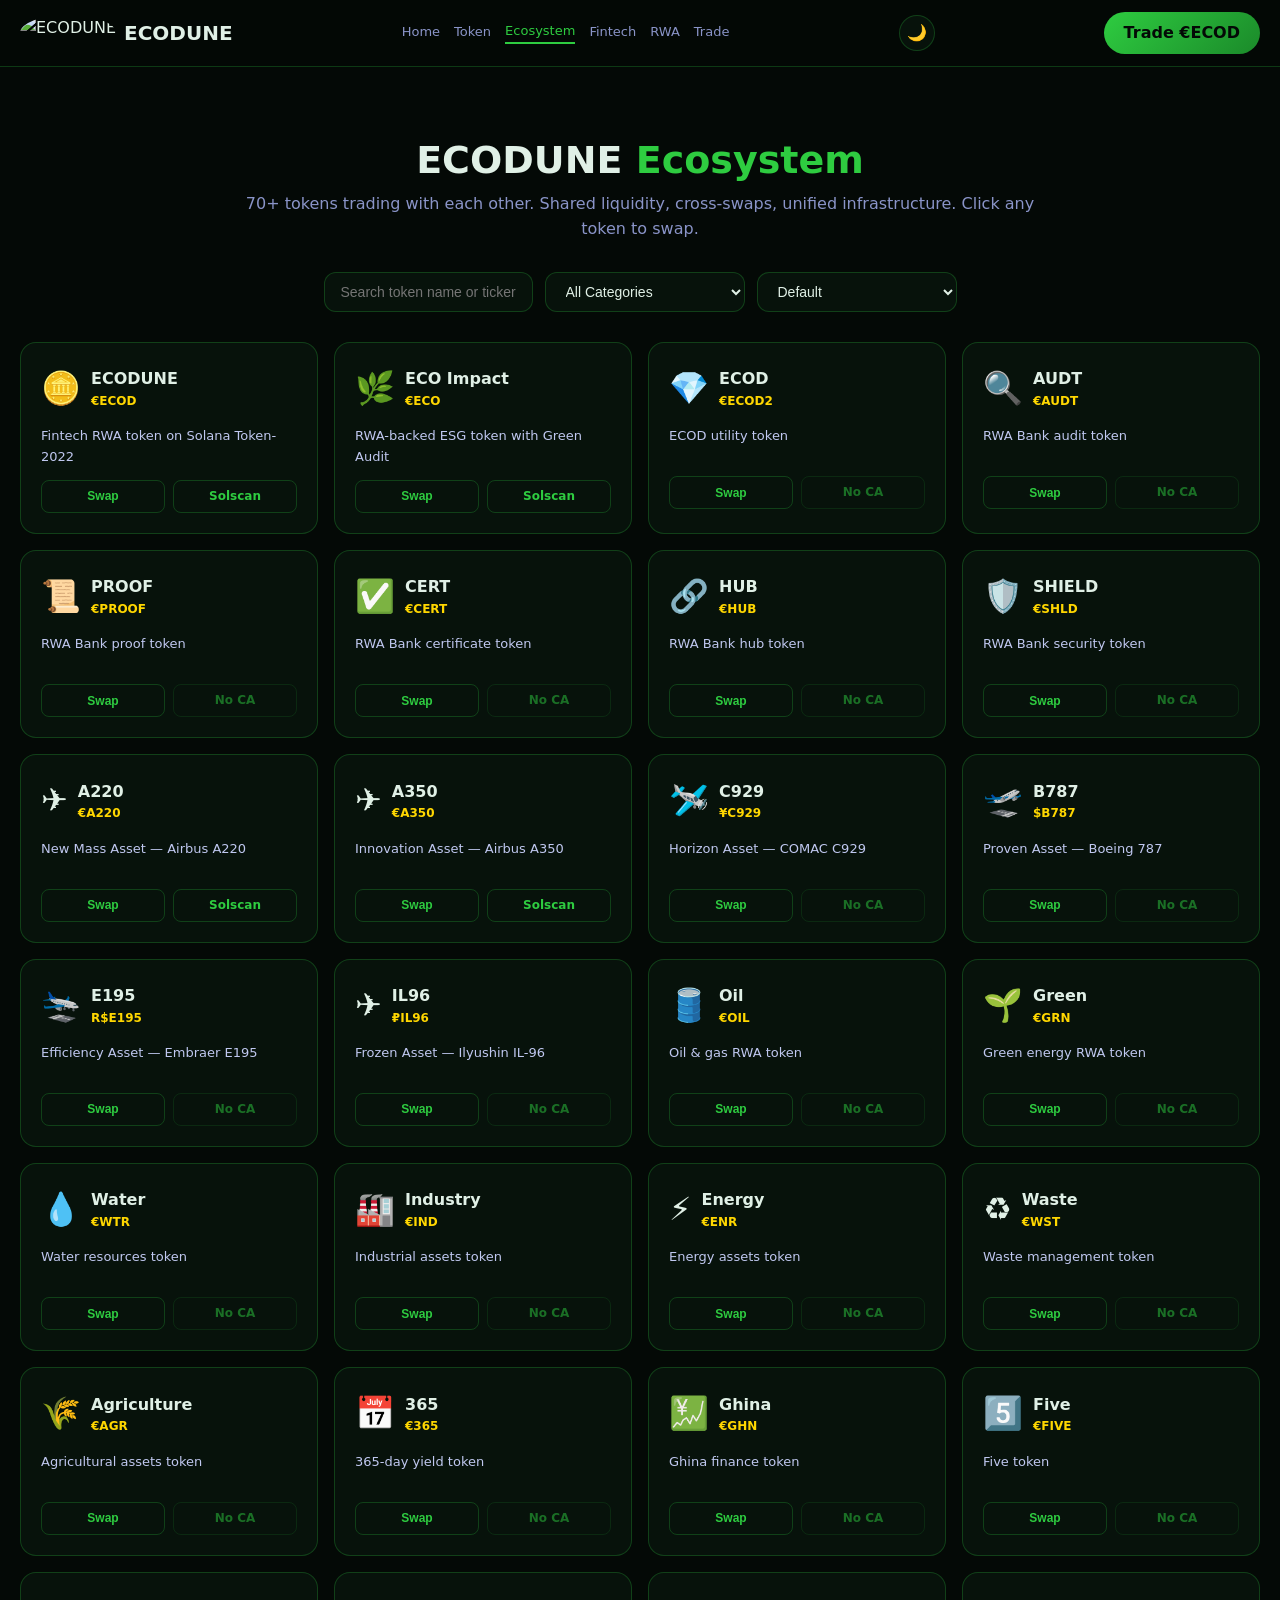
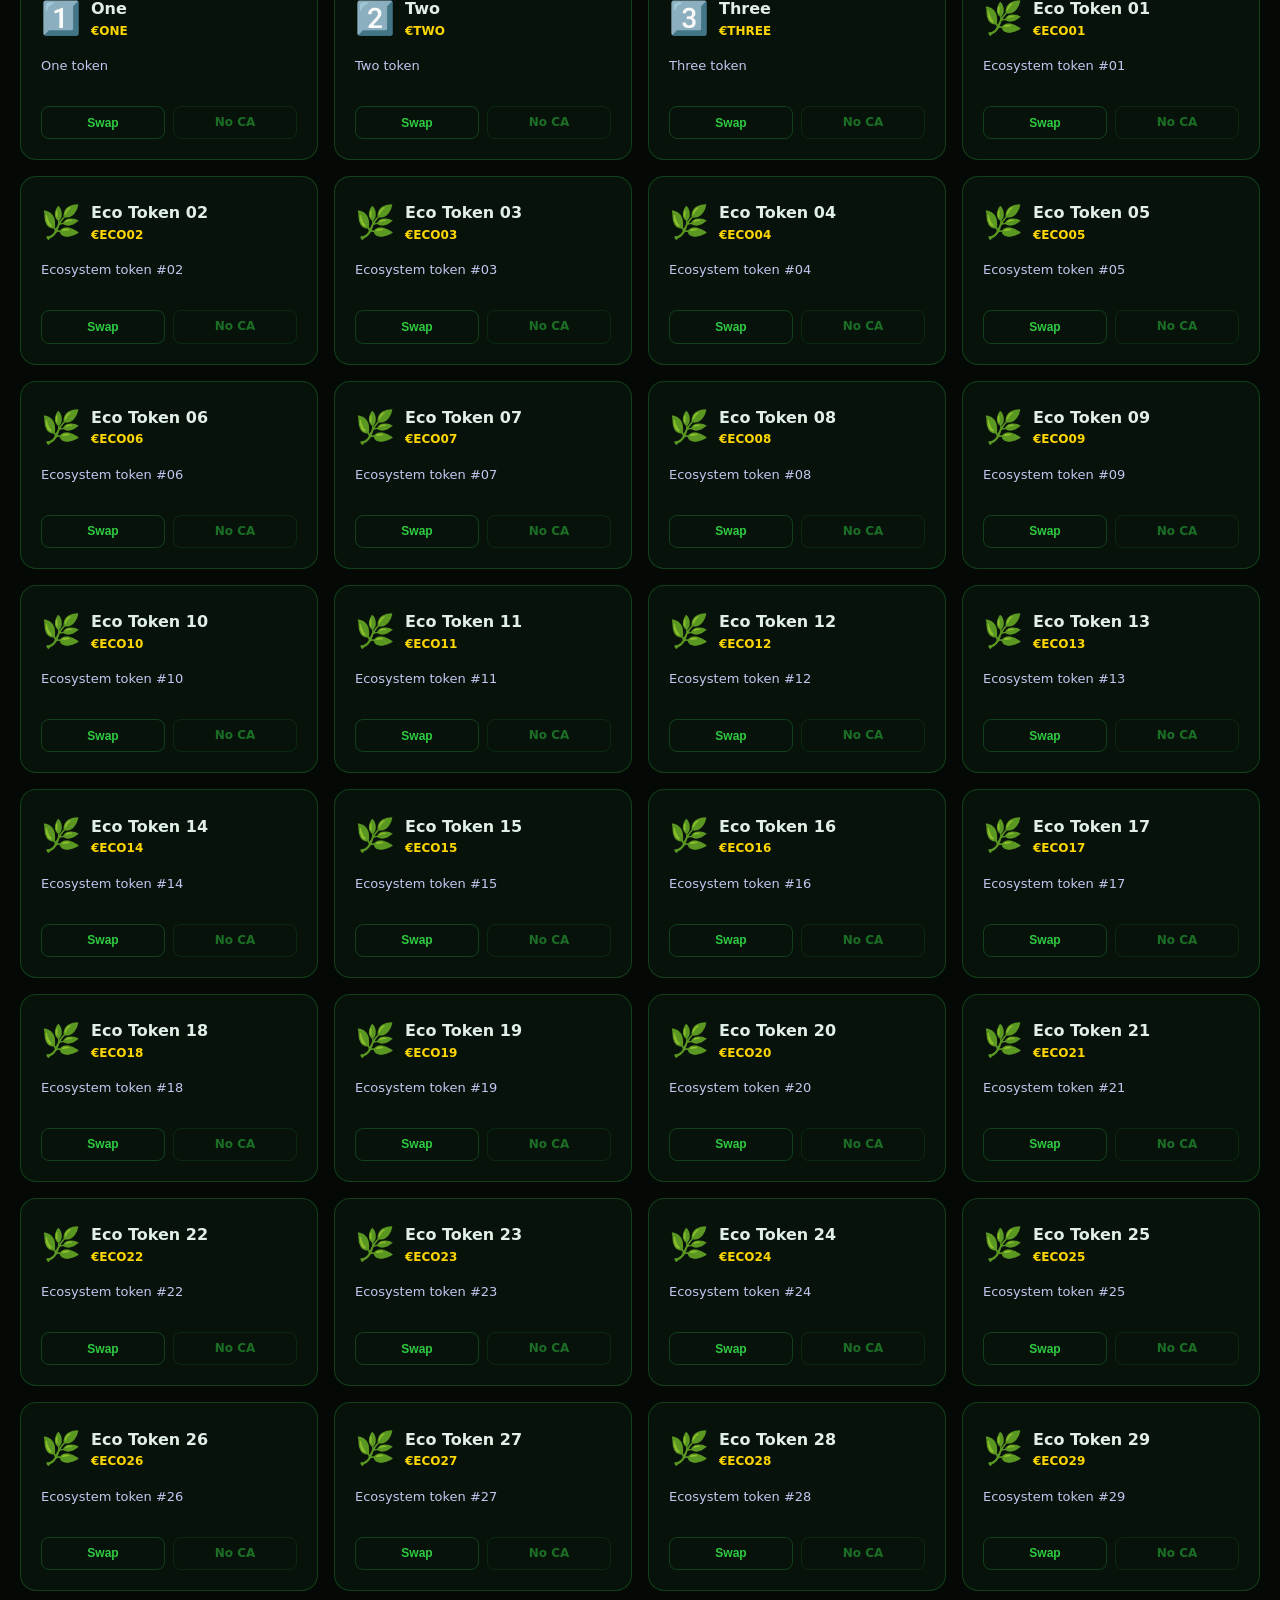
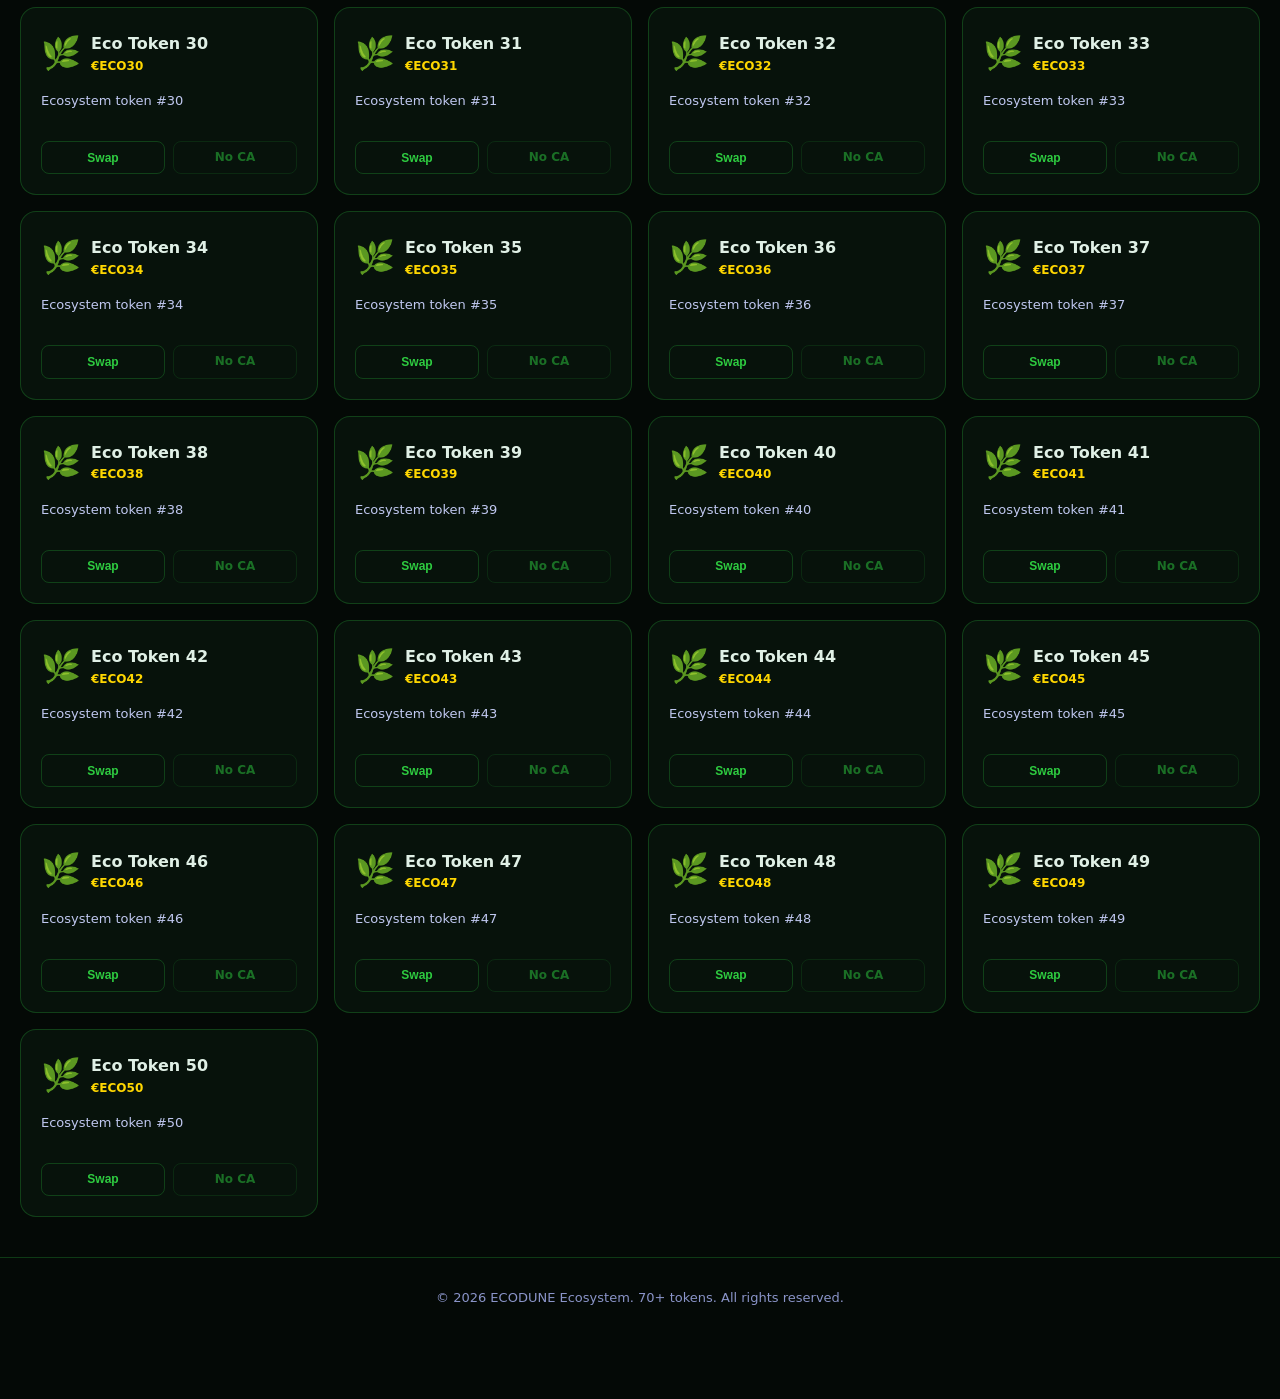
==== ecosystem.html @ 6fe7404e "Create ecosystem.html" ====
<!DOCTYPE html>
<html lang="en" data-theme="dark">
<head>
<meta charset="UTF-8">
<meta name="viewport" content="width=device-width, initial-scale=1.0">
<title>ECODUNE Ecosystem — 70+ Tokens</title>
<link rel="icon" href="ecodune_logo.png">
<style>
:root{--bg:#040906;--text:#E0F0E6;--green:#2ECC40;--dark:#1B8A2A;--gold:#FFD700;--glass:rgba(10,25,15,0.6);--border:rgba(46,204,64,0.25);--muted:#8A94C8;--card-text:#C0C8F0;--header-bg:rgba(4,9,6,0.9)}
[data-theme="light"]{--bg:#F5F7F2;--text:#1A2A1E;--green:#1B8A2A;--dark:#2ECC40;--gold:#B8860B;--glass:rgba(255,255,255,0.7);--border:rgba(27,138,42,0.25);--muted:#5A6A5E;--card-text:#2A3A2E;--header-bg:rgba(245,247,242,0.9)}
*{margin:0;padding:0;box-sizing:border-box}
body{font-family:'Segoe UI',system-ui,sans-serif;background:var(--bg);color:var(--text);line-height:1.6;padding-top:100px;padding-bottom:60px;transition:background .4s,color .4s}
.container{max-width:1300px;margin:0 auto;padding:0 20px}
header{position:fixed;top:0;left:0;width:100%;background:var(--header-bg);backdrop-filter:blur(12px);z-index:100;border-bottom:1px solid var(--border);padding:12px 0}
.header-inner{display:flex;align-items:center;justify-content:space-between;flex-wrap:wrap;gap:10px;max-width:1300px;margin:0 auto;padding:0 20px}
.logo{display:flex;align-items:center;gap:8px}
.logo img{height:36px;border-radius:50%}
.logo-text{font-size:20px;font-weight:700;color:var(--text)}
nav{display:flex;gap:14px;flex-wrap:wrap;align-items:center}
nav a{color:var(--muted);text-decoration:none;font-size:13px;font-weight:500}
nav a:hover{color:var(--green)}
nav a.active{color:var(--green);border-bottom:2px solid var(--green)}
.btn-primary{background:linear-gradient(135deg,var(--green),var(--dark));color:#040906;padding:8px 20px;border-radius:30px;font-weight:700;text-decoration:none;border:none;cursor:pointer;display:inline-block}
[data-theme="light"] .btn-primary{color:#fff}
.theme-toggle{background:var(--glass);border:1px solid var(--border);color:var(--text);border-radius:50%;width:36px;height:36px;cursor:pointer;font-size:16px}
.section-header{text-align:center;margin:30px 0}
.section-header h1{font-size:38px;font-weight:800;color:var(--text)}
.section-header h1 .highlight{color:var(--green)}
.section-header p{color:var(--muted);max-width:800px;margin:0 auto}
.controls{display:flex;gap:12px;flex-wrap:wrap;justify-content:center;margin:20px 0}
.controls input,.controls select{padding:10px 16px;border-radius:12px;border:1px solid var(--border);background:var(--glass);color:var(--text);font-size:14px;min-width:200px}
.controls input:focus,.controls select:focus{outline:none;border-color:var(--green)}
.token-grid{display:grid;grid-template-columns:repeat(auto-fill,minmax(240px,1fr));gap:16px;margin:30px 0}
.token-card{background:var(--glass);border:1px solid var(--border);border-radius:16px;padding:20px;transition:.3s;position:relative}
.token-card:hover{border-color:var(--green);transform:translateY(-3px);box-shadow:0 8px 25px rgba(46,204,64,0.15)}
.token-card .head{display:flex;align-items:center;gap:10px;margin-bottom:12px}
.token-card .icon{font-size:32px}
.token-card .name{font-weight:700;font-size:16px;color:var(--text)}
.token-card .ticker{font-size:12px;color:var(--gold);font-weight:600}
.token-card .desc{font-size:13px;color:var(--card-text);margin-bottom:12px;min-height:38px}
.token-card .actions{display:flex;gap:8px;flex-wrap:wrap}
.token-card .actions a,.token-card .actions button{flex:1;padding:6px 10px;border-radius:8px;border:1px solid var(--border);background:transparent;color:var(--green);font-size:12px;font-weight:600;cursor:pointer;text-decoration:none;text-align:center;transition:.2s}
.token-card .actions a:hover,.token-card .actions button:hover{background:rgba(46,204,64,0.1);border-color:var(--green)}
.modal-overlay{display:none;position:fixed;inset:0;background:rgba(0,0,0,0.8);z-index:200;align-items:center;justify-content:center;padding:20px}
.modal-overlay.active{display:flex}
.modal{background:var(--bg);border:1px solid var(--border);border-radius:20px;padding:30px;max-width:500px;width:100%;position:relative}
.modal h2{color:var(--text);margin-bottom:20px;font-size:22px}
.modal .close{position:absolute;top:15px;right:20px;background:none;border:none;color:var(--muted);font-size:24px;cursor:pointer}
.modal .swap-row{display:flex;gap:10px;align-items:center;margin-bottom:16px}
.modal .swap-row label{min-width:60px;font-size:13px;color:var(--muted)}
.modal .swap-row select,.modal .swap-row input{flex:1;padding:10px;border-radius:10px;border:1px solid var(--border);background:var(--glass);color:var(--text);font-size:14px}
.modal .swap-result{background:rgba(46,204,64,0.05);border:1px solid var(--border);border-radius:12px;padding:16px;text-align:center;margin-top:16px}
.modal .swap-result .amount{font-size:24px;font-weight:700;color:var(--green)}
.modal .swap-result .info{font-size:12px;color:var(--muted);margin-top:6px}
.modal .note{font-size:12px;color:var(--muted);margin-top:12px;text-align:center}
footer{text-align:center;padding:30px;color:var(--muted);font-size:13px;border-top:1px solid var(--border);margin-top:40px}
@media(max-width:768px){.header-inner{flex-direction:column}nav{justify-content:center;gap:8px}nav a{font-size:11px}}
</style>
</head>
<body>

<header>
<div class="header-inner">
<div class="logo"><img src="ecodune_logo.png" alt="ECODUNE"><span class="logo-text">ECODUNE</span></div>
<nav>
<a href="index.html">Home</a>
<a href="index.html#token">Token</a>
<a href="ecosystem.html" class="active">Ecosystem</a>
<a href="index.html#fintech">Fintech</a>
<a href="index.html#rwa">RWA</a>
<a href="index.html#trade">Trade</a>
</nav>
<button class="theme-toggle" id="themeToggle">🌙</button>
<a href="https://app.uniswap.org/explore/tokens/solana/BPu5sM2LhYMRRPWajyWesDME8bt6ARpGHWm6Spm6UP9z" target="_blank" class="btn-primary">Trade €ECOD</a>
</div>
</header>

<main class="container">
<div class="section-header">
<h1>ECODUNE <span class="highlight">Ecosystem</span></h1>
<p>70+ tokens trading with each other. Shared liquidity, cross-swaps, unified infrastructure. Click any token to swap.</p>
</div>

<div class="controls">
<input type="text" id="searchInput" placeholder="Search token name or ticker...">
<select id="categoryFilter">
<option value="all">All Categories</option>
<option value="core">Core Tokens</option>
<option value="rwa">RWA Tokens</option>
<option value="eco">Eco Tokens</option>
<option value="infra">Infrastructure</option>
<option value="aviation">Aviation</option>
<option value="defi">DeFi</option>
</select>
<select id="sortSelect">
<option value="default">Default</option>
<option value="name">Name A-Z</option>
<option value="ticker">Ticker A-Z</option>
</select>
</div>

<div class="token-grid" id="tokenGrid"></div>

<div class="modal-overlay" id="swapModal">
<div class="modal">
<button class="close" id="modalClose">×</button>
<h2 id="modalTitle">Swap Token</h2>
<div class="swap-row"><label>From</label><select id="fromToken"></select></div>
<div class="swap-row"><label>To</label><select id="toToken"></select></div>
<div class="swap-row"><label>Amount</label><input type="number" id="swapAmount" value="100" min="0.01" step="0.01"></div>
<div class="swap-result">
<div class="amount" id="swapResult">--</div>
<div class="info" id="swapInfo">Select tokens and amount</div>
</div>
<button class="btn-primary" style="width:100%;margin-top:16px" id="executeSwap">Execute Cross-Swap →</button>
<p class="note">Cross-swap uses shared liquidity. Rate is simulated for demo. Real swaps via Jupiter.</p>
</div>
</div>
</main>

<footer>© 2026 ECODUNE Ecosystem. 70+ tokens. All rights reserved.</footer>

<script>
const tokens = [
  {name:'ECODUNE', ticker:'€ECOD', cat:'core', icon:'🪙', desc:'Fintech RWA token on Solana Token-2022', contract:'BPu5sM2LhYMRRPWajyWesDME8bt6ARpGHWm6Spm6UP9z'},
  {name:'ECO Impact', ticker:'€ECO', cat:'core', icon:'🌿', desc:'RWA-backed ESG token with Green Audit', contract:'74Zc9ntjagHLYscczhfk5eWfUjcye8vqBWXWaGpLSnFp'},
  {name:'ECOD', ticker:'€ECOD2', cat:'core', icon:'💎', desc:'ECOD utility token', contract:''},
  {name:'AUDT', ticker:'€AUDT', cat:'infra', icon:'🔍', desc:'RWA Bank audit token', contract:''},
  {name:'PROOF', ticker:'€PROOF', cat:'infra', icon:'📜', desc:'RWA Bank proof token', contract:''},
  {name:'CERT', ticker:'€CERT', cat:'infra', icon:'✅', desc:'RWA Bank certificate token', contract:''},
  {name:'HUB', ticker:'€HUB', cat:'infra', icon:'🔗', desc:'RWA Bank hub token', contract:''},
  {name:'SHIELD', ticker:'€SHLD', cat:'infra', icon:'🛡️', desc:'RWA Bank security token', contract:''},
  {name:'A220', ticker:'€A220', cat:'aviation', icon:'✈️', desc:'New Mass Asset — Airbus A220', contract:'9e4d52thV9Tk5gSByJBMyzopDDdV1iNAmXYSskHEXtEY'},
  {name:'A350', ticker:'€A350', cat:'aviation', icon:'✈️', desc:'Innovation Asset — Airbus A350', contract:'BZ97n4QCfbnMTBy4yEycdkDr4tsfSrYev5KDDwZ4qJrn'},
  {name:'C929', ticker:'¥C929', cat:'aviation', icon:'🛩️', desc:'Horizon Asset — COMAC C929', contract:''},
  {name:'B787', ticker:'$B787', cat:'aviation', icon:'🛫', desc:'Proven Asset — Boeing 787', contract:''},
  {name:'E195', ticker:'R$E195', cat:'aviation', icon:'🛬', desc:'Efficiency Asset — Embraer E195', contract:''},
  {name:'IL96', ticker:'₽IL96', cat:'aviation', icon:'✈️', desc:'Frozen Asset — Ilyushin IL-96', contract:''},
  {name:'Oil', ticker:'€OIL', cat:'rwa', icon:'🛢️', desc:'Oil & gas RWA token', contract:''},
  {name:'Green', ticker:'€GRN', cat:'eco', icon:'🌱', desc:'Green energy RWA token', contract:''},
  {name:'Water', ticker:'€WTR', cat:'rwa', icon:'💧', desc:'Water resources token', contract:''},
  {name:'Industry', ticker:'€IND', cat:'rwa', icon:'🏭', desc:'Industrial assets token', contract:''},
  {name:'Energy', ticker:'€ENR', cat:'rwa', icon:'⚡', desc:'Energy assets token', contract:''},
  {name:'Waste', ticker:'€WST', cat:'eco', icon:'♻️', desc:'Waste management token', contract:''},
  {name:'Agriculture', ticker:'€AGR', cat:'rwa', icon:'🌾', desc:'Agricultural assets token', contract:''},
  {name:'365', ticker:'€365', cat:'defi', icon:'📅', desc:'365-day yield token', contract:''},
  {name:'Ghina', ticker:'€GHN', cat:'defi', icon:'💹', desc:'Ghina finance token', contract:''},
  {name:'Five', ticker:'€FIVE', cat:'defi', icon:'5️⃣', desc:'Five token', contract:''},
  {name:'One', ticker:'€ONE', cat:'defi', icon:'1️⃣', desc:'One token', contract:''},
  {name:'Two', ticker:'€TWO', cat:'defi', icon:'2️⃣', desc:'Two token', contract:''},
  {name:'Three', ticker:'€THREE', cat:'defi', icon:'3️⃣', desc:'Three token', contract:''},
  {name:'Eco Token 01', ticker:'€ECO01', cat:'eco', icon:'🌿', desc:'Ecosystem token #01', contract:''},
  {name:'Eco Token 02', ticker:'€ECO02', cat:'eco', icon:'🌿', desc:'Ecosystem token #02', contract:''},
  {name:'Eco Token 03', ticker:'€ECO03', cat:'eco', icon:'🌿', desc:'Ecosystem token #03', contract:''},
  {name:'Eco Token 04', ticker:'€ECO04', cat:'eco', icon:'🌿', desc:'Ecosystem token #04', contract:''},
  {name:'Eco Token 05', ticker:'€ECO05', cat:'eco', icon:'🌿', desc:'Ecosystem token #05', contract:''},
  {name:'Eco Token 06', ticker:'€ECO06', cat:'eco', icon:'🌿', desc:'Ecosystem token #06', contract:''},
  {name:'Eco Token 07', ticker:'€ECO07', cat:'eco', icon:'🌿', desc:'Ecosystem token #07', contract:''},
  {name:'Eco Token 08', ticker:'€ECO08', cat:'eco', icon:'🌿', desc:'Ecosystem token #08', contract:''},
  {name:'Eco Token 09', ticker:'€ECO09', cat:'eco', icon:'🌿', desc:'Ecosystem token #09', contract:''},
  {name:'Eco Token 10', ticker:'€ECO10', cat:'eco', icon:'🌿', desc:'Ecosystem token #10', contract:''},
  {name:'Eco Token 11', ticker:'€ECO11', cat:'eco', icon:'🌿', desc:'Ecosystem token #11', contract:''},
  {name:'Eco Token 12', ticker:'€ECO12', cat:'eco', icon:'🌿', desc:'Ecosystem token #12', contract:''},
  {name:'Eco Token 13', ticker:'€ECO13', cat:'eco', icon:'🌿', desc:'Ecosystem token #13', contract:''},
  {name:'Eco Token 14', ticker:'€ECO14', cat:'eco', icon:'🌿', desc:'Ecosystem token #14', contract:''},
  {name:'Eco Token 15', ticker:'€ECO15', cat:'eco', icon:'🌿', desc:'Ecosystem token #15', contract:''},
  {name:'Eco Token 16', ticker:'€ECO16', cat:'eco', icon:'🌿', desc:'Ecosystem token #16', contract:''},
  {name:'Eco Token 17', ticker:'€ECO17', cat:'eco', icon:'🌿', desc:'Ecosystem token #17', contract:''},
  {name:'Eco Token 18', ticker:'€ECO18', cat:'eco', icon:'🌿', desc:'Ecosystem token #18', contract:''},
  {name:'Eco Token 19', ticker:'€ECO19', cat:'eco', icon:'🌿', desc:'Ecosystem token #19', contract:''},
  {name:'Eco Token 20', ticker:'€ECO20', cat:'eco', icon:'🌿', desc:'Ecosystem token #20', contract:''},
  {name:'Eco Token 21', ticker:'€ECO21', cat:'eco', icon:'🌿', desc:'Ecosystem token #21', contract:''},
  {name:'Eco Token 22', ticker:'€ECO22', cat:'eco', icon:'🌿', desc:'Ecosystem token #22', contract:''},
  {name:'Eco Token 23', ticker:'€ECO23', cat:'eco', icon:'🌿', desc:'Ecosystem token #23', contract:''},
  {name:'Eco Token 24', ticker:'€ECO24', cat:'eco', icon:'🌿', desc:'Ecosystem token #24', contract:''},
  {name:'Eco Token 25', ticker:'€ECO25', cat:'eco', icon:'🌿', desc:'Ecosystem token #25', contract:''},
  {name:'Eco Token 26', ticker:'€ECO26', cat:'eco', icon:'🌿', desc:'Ecosystem token #26', contract:''},
  {name:'Eco Token 27', ticker:'€ECO27', cat:'eco', icon:'🌿', desc:'Ecosystem token #27', contract:''},
  {name:'Eco Token 28', ticker:'€ECO28', cat:'eco', icon:'🌿', desc:'Ecosystem token #28', contract:''},
  {name:'Eco Token 29', ticker:'€ECO29', cat:'eco', icon:'🌿', desc:'Ecosystem token #29', contract:''},
  {name:'Eco Token 30', ticker:'€ECO30', cat:'eco', icon:'🌿', desc:'Ecosystem token #30', contract:''},
  {name:'Eco Token 31', ticker:'€ECO31', cat:'eco', icon:'🌿', desc:'Ecosystem token #31', contract:''},
  {name:'Eco Token 32', ticker:'€ECO32', cat:'eco', icon:'🌿', desc:'Ecosystem token #32', contract:''},
  {name:'Eco Token 33', ticker:'€ECO33', cat:'eco', icon:'🌿', desc:'Ecosystem token #33', contract:''},
  {name:'Eco Token 34', ticker:'€ECO34', cat:'eco', icon:'🌿', desc:'Ecosystem token #34', contract:''},
  {name:'Eco Token 35', ticker:'€ECO35', cat:'eco', icon:'🌿', desc:'Ecosystem token #35', contract:''},
  {name:'Eco Token 36', ticker:'€ECO36', cat:'eco', icon:'🌿', desc:'Ecosystem token #36', contract:''},
  {name:'Eco Token 37', ticker:'€ECO37', cat:'eco', icon:'🌿', desc:'Ecosystem token #37', contract:''},
  {name:'Eco Token 38', ticker:'€ECO38', cat:'eco', icon:'🌿', desc:'Ecosystem token #38', contract:''},
  {name:'Eco Token 39', ticker:'€ECO39', cat:'eco', icon:'🌿', desc:'Ecosystem token #39', contract:''},
  {name:'Eco Token 40', ticker:'€ECO40', cat:'eco', icon:'🌿', desc:'Ecosystem token #40', contract:''},
  {name:'Eco Token 41', ticker:'€ECO41', cat:'eco', icon:'🌿', desc:'Ecosystem token #41', contract:''},
  {name:'Eco Token 42', ticker:'€ECO42', cat:'eco', icon:'🌿', desc:'Ecosystem token #42', contract:''},
  {name:'Eco Token 43', ticker:'€ECO43', cat:'eco', icon:'🌿', desc:'Ecosystem token #43', contract:''},
  {name:'Eco Token 44', ticker:'€ECO44', cat:'eco', icon:'🌿', desc:'Ecosystem token #44', contract:''},
  {name:'Eco Token 45', ticker:'€ECO45', cat:'eco', icon:'🌿', desc:'Ecosystem token #45', contract:''},
  {name:'Eco Token 46', ticker:'€ECO46', cat:'eco', icon:'🌿', desc:'Ecosystem token #46', contract:''},
  {name:'Eco Token 47', ticker:'€ECO47', cat:'eco', icon:'🌿', desc:'Ecosystem token #47', contract:''},
  {name:'Eco Token 48', ticker:'€ECO48', cat:'eco', icon:'🌿', desc:'Ecosystem token #48', contract:''},
  {name:'Eco Token 49', ticker:'€ECO49', cat:'eco', icon:'🌿', desc:'Ecosystem token #49', contract:''},
  {name:'Eco Token 50', ticker:'€ECO50', cat:'eco', icon:'🌿', desc:'Ecosystem token #50', contract:''}
];

const tokenGrid = document.getElementById('tokenGrid');
const searchInput = document.getElementById('searchInput');
const categoryFilter = document.getElementById('categoryFilter');
const sortSelect = document.getElementById('sortSelect');

function renderTokens(){
  let filtered = tokens.filter(t => {
    const matchSearch = t.name.toLowerCase().includes(searchInput.value.toLowerCase()) ||
                        t.ticker.toLowerCase().includes(searchInput.value.toLowerCase());
    const matchCat = categoryFilter.value === 'all' || t.cat === categoryFilter.value;
    return matchSearch && matchCat;
  });
  if (sortSelect.value === 'name') filtered.sort((a,b) => a.name.localeCompare(b.name));
  else if (sortSelect.value === 'ticker') filtered.sort((a,b) => a.ticker.localeCompare(b.ticker));
  tokenGrid.innerHTML = filtered.map(t => `
    <div class="token-card">
      <div class="head">
        <span class="icon">${t.icon}</span>
        <div>
          <div class="name">${t.name}</div>
          <div class="ticker">${t.ticker}</div>
        </div>
      </div>
      <div class="desc">${t.desc}</div>
      <div class="actions">
        <button onclick="openSwap('${t.name}')">Swap</button>
        ${t.contract ? `<a href="https://solscan.io/token/${t.contract}" target="_blank">Solscan</a>` : `<a href="#" onclick="return false" style="opacity:.5">No CA</a>`}
      </div>
    </div>
  `).join('');
}

searchInput.addEventListener('input', renderTokens);
categoryFilter.addEventListener('change', renderTokens);
sortSelect.addEventListener('change', renderTokens);

const swapModal = document.getElementById('swapModal');
const fromToken = document.getElementById('fromToken');
const toToken = document.getElementById('toToken');
const swapAmount = document.getElementById('swapAmount');
const swapResult = document.getElementById('swapResult');
const swapInfo = document.getElementById('swapInfo');
const modalTitle = document.getElementById('modalTitle');

function fillSelects(){
  const options = tokens.map(t => `<option value="${t.ticker}">${t.name} (${t.ticker})</option>`).join('');
  fromToken.innerHTML = options;
  toToken.innerHTML = options;
  fromToken.value = '€ECOD';
  toToken.value = '€ECO';
}

function openSwap(tokenName){
  const token = tokens.find(t => t.name === tokenName);
  if (token) { fromToken.value = token.ticker; modalTitle.textContent = `Swap ${token.name}`; }
  swapModal.classList.add('active');
  calculateSwap();
}

document.getElementById('modalClose').addEventListener('click', () => swapModal.classList.remove('active'));
swapModal.addEventListener('click', (e) => { if (e.target === swapModal) swapModal.classList.remove('active'); });

function calculateSwap(){
  const amount = parseFloat(swapAmount.value) || 0;
  const from = fromToken.value;
  const to = toToken.value;
  const rate = 0.98;
  const result = amount * rate;
  swapResult.textContent = `${result.toFixed(2)} ${to}`;
  swapInfo.textContent = `1 ${from} = ${rate} ${to} (cross-swap rate)`;
}

[fromToken, toToken, swapAmount].forEach(el => el.addEventListener('input', calculateSwap));

document.getElementById('executeSwap').addEventListener('click', () => {
  const from = fromToken.value;
  const to = toToken.value;
  alert(`Cross-swap initiated: ${swapAmount.value} ${from} → ${to}\n\nReal execution via Jupiter aggregator on Solana.`);
});

const themeToggle = document.getElementById('themeToggle');
const savedTheme = localStorage.getItem('ecodune_theme') || 'dark';
document.documentElement.setAttribute('data-theme', savedTheme);
themeToggle.textContent = savedTheme === 'dark' ? '🌙' : '☀️';
themeToggle.addEventListener('click', () => {
  const next = document.documentElement.getAttribute('data-theme') === 'dark' ? 'light' : 'dark';
  document.documentElement.setAttribute('data-theme', next);
  localStorage.setItem('ecodune_theme', next);
  themeToggle.textContent = next === 'dark' ? '🌙' : '☀️';
});

fillSelects();
renderTokens();
calculateSwap();
</script>
</body>
</html>
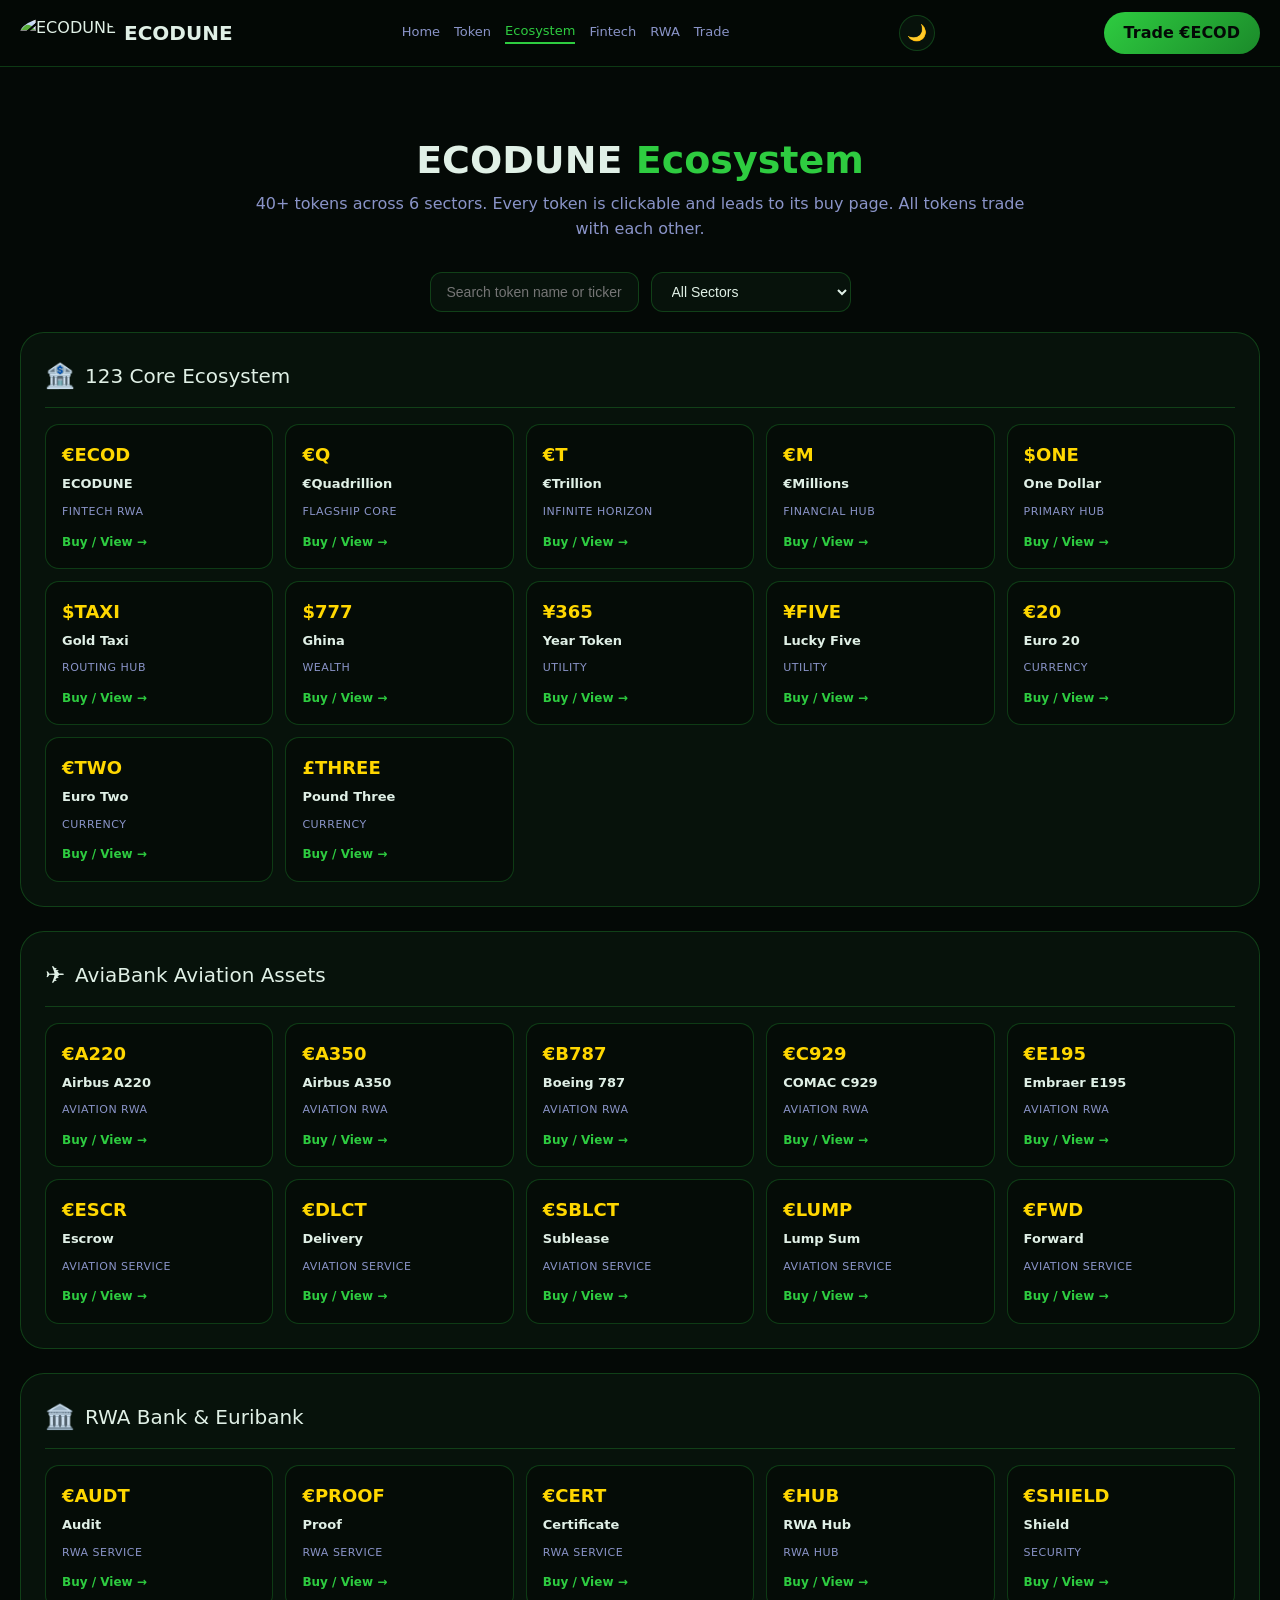
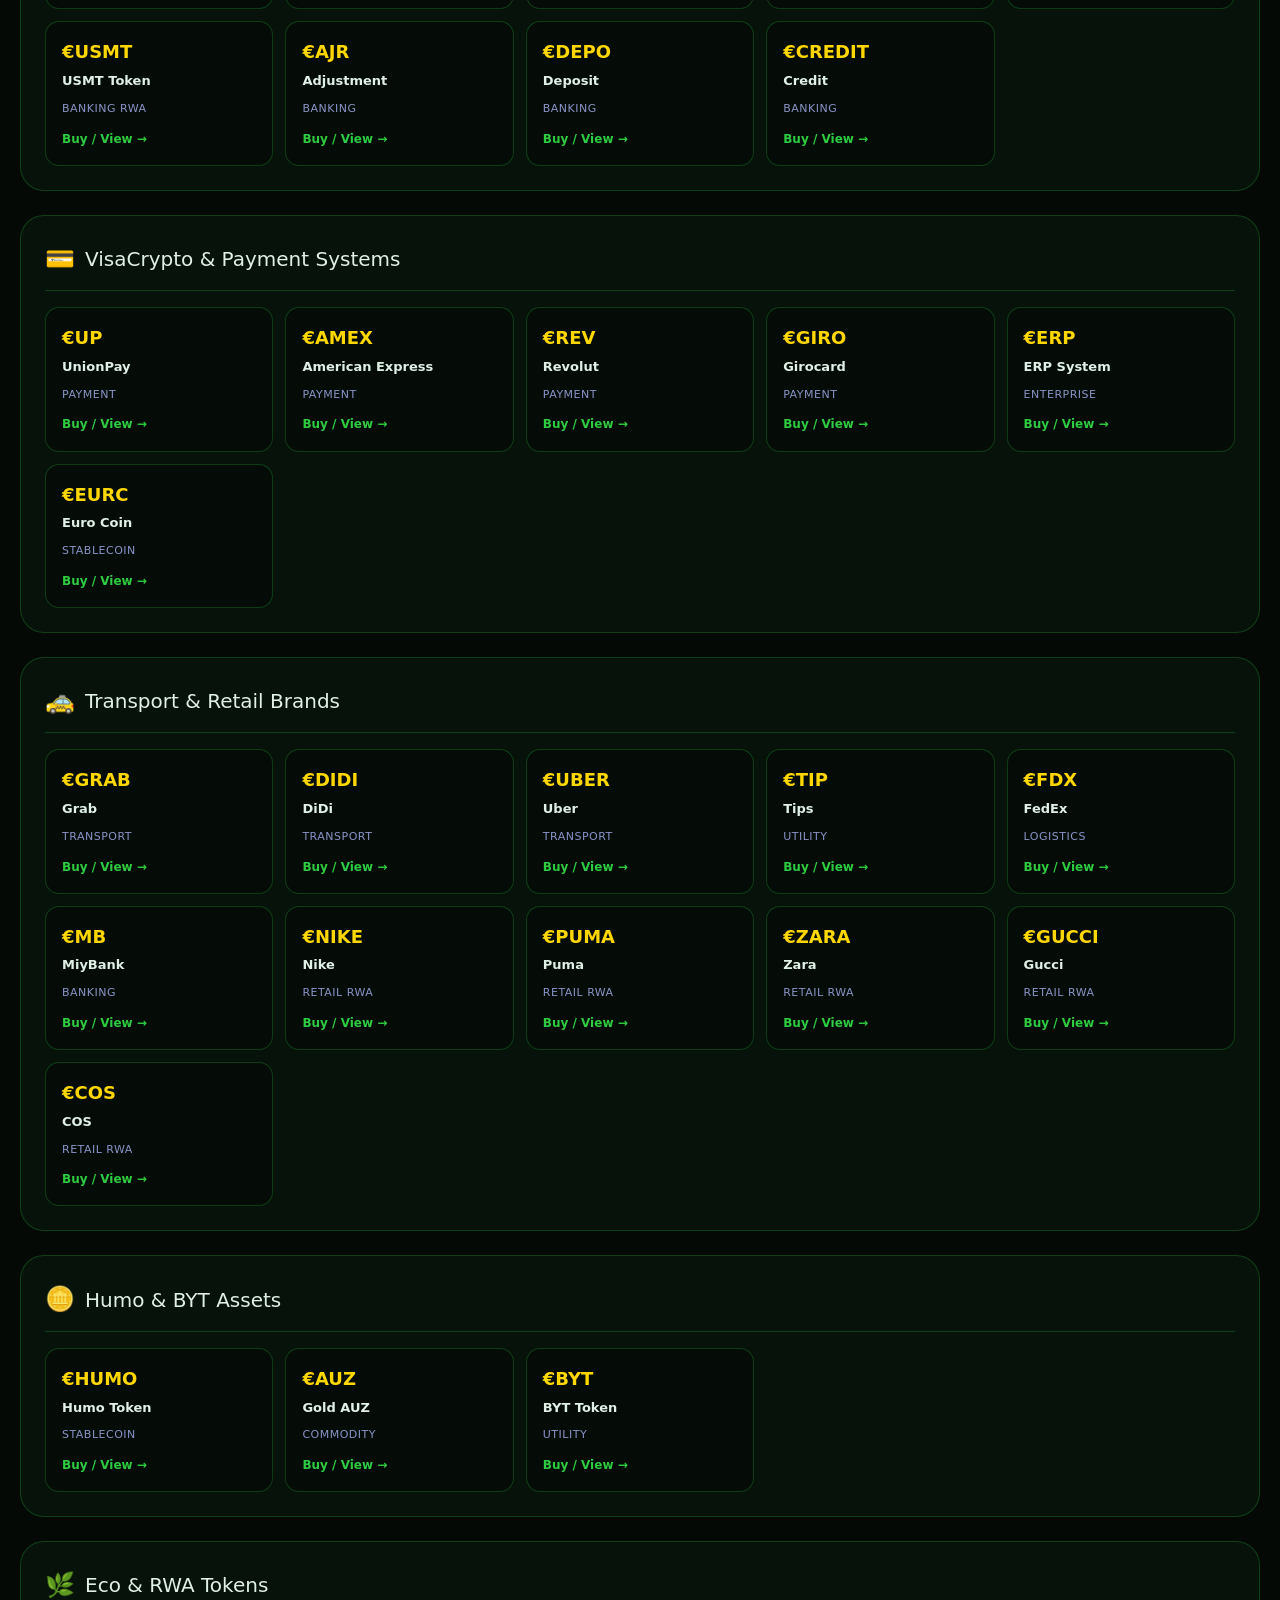
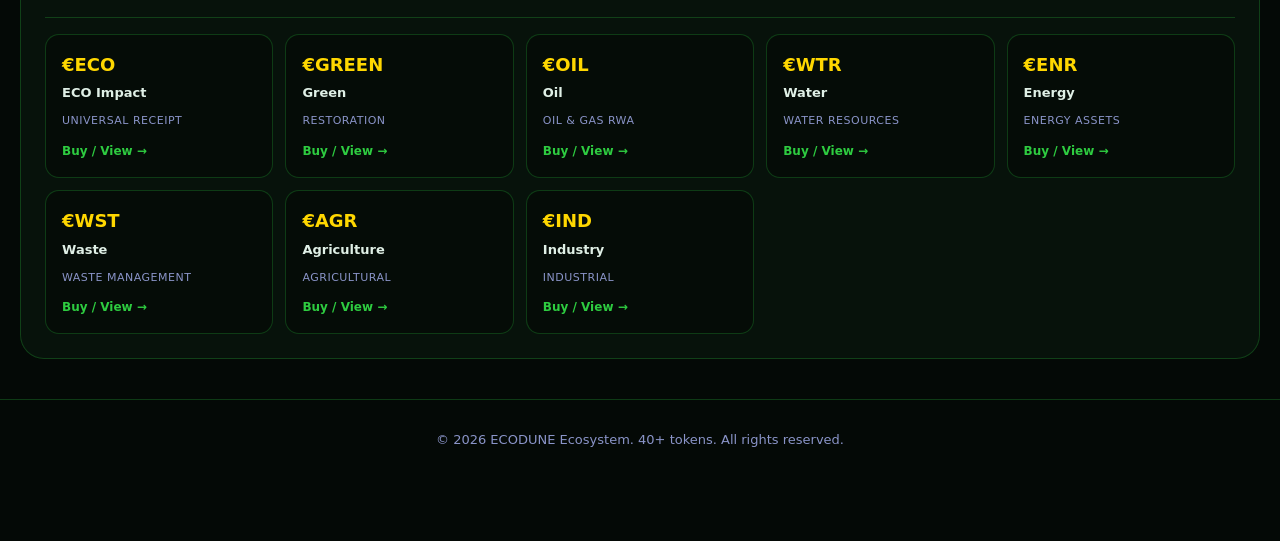
==== commit 8db2a26a: "Update ecosystem.html" ====
--- a/ecosystem.html
+++ b/ecosystem.html
@@ -3,7 +3,7 @@
 <head>
 <meta charset="UTF-8">
 <meta name="viewport" content="width=device-width, initial-scale=1.0">
-<title>ECODUNE Ecosystem — 70+ Tokens</title>
+<title>ECODUNE Ecosystem — 40+ Tokens</title>
 <link rel="icon" href="ecodune_logo.png">
 <style>
 :root{--bg:#040906;--text:#E0F0E6;--green:#2ECC40;--dark:#1B8A2A;--gold:#FFD700;--glass:rgba(10,25,15,0.6);--border:rgba(46,204,64,0.25);--muted:#8A94C8;--card-text:#C0C8F0;--header-bg:rgba(4,9,6,0.9)}
@@ -30,31 +30,19 @@
 .controls{display:flex;gap:12px;flex-wrap:wrap;justify-content:center;margin:20px 0}
 .controls input,.controls select{padding:10px 16px;border-radius:12px;border:1px solid var(--border);background:var(--glass);color:var(--text);font-size:14px;min-width:200px}
 .controls input:focus,.controls select:focus{outline:none;border-color:var(--green)}
-.token-grid{display:grid;grid-template-columns:repeat(auto-fill,minmax(240px,1fr));gap:16px;margin:30px 0}
-.token-card{background:var(--glass);border:1px solid var(--border);border-radius:16px;padding:20px;transition:.3s;position:relative}
-.token-card:hover{border-color:var(--green);transform:translateY(-3px);box-shadow:0 8px 25px rgba(46,204,64,0.15)}
-.token-card .head{display:flex;align-items:center;gap:10px;margin-bottom:12px}
-.token-card .icon{font-size:32px}
-.token-card .name{font-weight:700;font-size:16px;color:var(--text)}
-.token-card .ticker{font-size:12px;color:var(--gold);font-weight:600}
-.token-card .desc{font-size:13px;color:var(--card-text);margin-bottom:12px;min-height:38px}
-.token-card .actions{display:flex;gap:8px;flex-wrap:wrap}
-.token-card .actions a,.token-card .actions button{flex:1;padding:6px 10px;border-radius:8px;border:1px solid var(--border);background:transparent;color:var(--green);font-size:12px;font-weight:600;cursor:pointer;text-decoration:none;text-align:center;transition:.2s}
-.token-card .actions a:hover,.token-card .actions button:hover{background:rgba(46,204,64,0.1);border-color:var(--green)}
-.modal-overlay{display:none;position:fixed;inset:0;background:rgba(0,0,0,0.8);z-index:200;align-items:center;justify-content:center;padding:20px}
-.modal-overlay.active{display:flex}
-.modal{background:var(--bg);border:1px solid var(--border);border-radius:20px;padding:30px;max-width:500px;width:100%;position:relative}
-.modal h2{color:var(--text);margin-bottom:20px;font-size:22px}
-.modal .close{position:absolute;top:15px;right:20px;background:none;border:none;color:var(--muted);font-size:24px;cursor:pointer}
-.modal .swap-row{display:flex;gap:10px;align-items:center;margin-bottom:16px}
-.modal .swap-row label{min-width:60px;font-size:13px;color:var(--muted)}
-.modal .swap-row select,.modal .swap-row input{flex:1;padding:10px;border-radius:10px;border:1px solid var(--border);background:var(--glass);color:var(--text);font-size:14px}
-.modal .swap-result{background:rgba(46,204,64,0.05);border:1px solid var(--border);border-radius:12px;padding:16px;text-align:center;margin-top:16px}
-.modal .swap-result .amount{font-size:24px;font-weight:700;color:var(--green)}
-.modal .swap-result .info{font-size:12px;color:var(--muted);margin-top:6px}
-.modal .note{font-size:12px;color:var(--muted);margin-top:12px;text-align:center}
+.sector-block{background:var(--glass);border:1px solid var(--border);border-radius:24px;padding:24px;margin-bottom:24px;backdrop-filter:blur(15px)}
+.sector-title{font-size:20px;color:var(--text);margin-bottom:16px;display:flex;align-items:center;gap:10px;border-bottom:1px solid var(--border);padding-bottom:12px}
+.sector-title span{font-size:24px}
+.token-grid{display:grid;grid-template-columns:repeat(auto-fill,minmax(200px,1fr));gap:12px}
+.token-card{background:rgba(0,0,0,0.3);border:1px solid var(--border);border-radius:14px;padding:16px;text-decoration:none;color:var(--card-text);transition:.3s;display:flex;flex-direction:column;gap:4px}
+[data-theme="light"] .token-card{background:rgba(255,255,255,0.6)}
+.token-card:hover{border-color:var(--green);transform:translateY(-3px);background:rgba(46,204,64,0.05);box-shadow:0 6px 20px rgba(46,204,64,0.15)}
+.token-card .ticker{font-size:18px;font-weight:700;color:var(--gold)}
+.token-card .name{font-size:13px;color:var(--text);font-weight:600}
+.token-card .role{font-size:11px;text-transform:uppercase;color:var(--muted);letter-spacing:.5px;margin-top:4px}
+.token-card .buy{margin-top:8px;font-size:12px;color:var(--green);font-weight:600}
 footer{text-align:center;padding:30px;color:var(--muted);font-size:13px;border-top:1px solid var(--border);margin-top:40px}
-@media(max-width:768px){.header-inner{flex-direction:column}nav{justify-content:center;gap:8px}nav a{font-size:11px}}
+@media(max-width:768px){.header-inner{flex-direction:column}nav{justify-content:center;gap:8px}nav a{font-size:11px}.token-grid{grid-template-columns:1fr 1fr}}
 </style>
 </head>
 <body>
@@ -78,208 +66,156 @@
 <main class="container">
 <div class="section-header">
 <h1>ECODUNE <span class="highlight">Ecosystem</span></h1>
-<p>70+ tokens trading with each other. Shared liquidity, cross-swaps, unified infrastructure. Click any token to swap.</p>
+<p>40+ tokens across 6 sectors. Every token is clickable and leads to its buy page. All tokens trade with each other.</p>
 </div>
 
 <div class="controls">
 <input type="text" id="searchInput" placeholder="Search token name or ticker...">
-<select id="categoryFilter">
-<option value="all">All Categories</option>
-<option value="core">Core Tokens</option>
-<option value="rwa">RWA Tokens</option>
-<option value="eco">Eco Tokens</option>
-<option value="infra">Infrastructure</option>
-<option value="aviation">Aviation</option>
-<option value="defi">DeFi</option>
-</select>
-<select id="sortSelect">
-<option value="default">Default</option>
-<option value="name">Name A-Z</option>
-<option value="ticker">Ticker A-Z</option>
+<select id="sectorFilter">
+<option value="all">All Sectors</option>
+<option value="core">123 Core</option>
+<option value="aviation">AviaBank</option>
+<option value="rwa">RWA Bank</option>
+<option value="visa">VisaCrypto</option>
+<option value="retail">Transport & Retail</option>
+<option value="humo">Humo & BYT</option>
+<option value="eco">Eco & RWA</option>
 </select>
 </div>
 
-<div class="token-grid" id="tokenGrid"></div>
-
-<div class="modal-overlay" id="swapModal">
-<div class="modal">
-<button class="close" id="modalClose">×</button>
-<h2 id="modalTitle">Swap Token</h2>
-<div class="swap-row"><label>From</label><select id="fromToken"></select></div>
-<div class="swap-row"><label>To</label><select id="toToken"></select></div>
-<div class="swap-row"><label>Amount</label><input type="number" id="swapAmount" value="100" min="0.01" step="0.01"></div>
-<div class="swap-result">
-<div class="amount" id="swapResult">--</div>
-<div class="info" id="swapInfo">Select tokens and amount</div>
-</div>
-<button class="btn-primary" style="width:100%;margin-top:16px" id="executeSwap">Execute Cross-Swap →</button>
-<p class="note">Cross-swap uses shared liquidity. Rate is simulated for demo. Real swaps via Jupiter.</p>
-</div>
-</div>
+<div id="sectorsContainer"></div>
 </main>
 
-<footer>© 2026 ECODUNE Ecosystem. 70+ tokens. All rights reserved.</footer>
+<footer>© 2026 ECODUNE Ecosystem. 40+ tokens. All rights reserved.</footer>
 
 <script>
-const tokens = [
-  {name:'ECODUNE', ticker:'€ECOD', cat:'core', icon:'🪙', desc:'Fintech RWA token on Solana Token-2022', contract:'BPu5sM2LhYMRRPWajyWesDME8bt6ARpGHWm6Spm6UP9z'},
-  {name:'ECO Impact', ticker:'€ECO', cat:'core', icon:'🌿', desc:'RWA-backed ESG token with Green Audit', contract:'74Zc9ntjagHLYscczhfk5eWfUjcye8vqBWXWaGpLSnFp'},
-  {name:'ECOD', ticker:'€ECOD2', cat:'core', icon:'💎', desc:'ECOD utility token', contract:''},
-  {name:'AUDT', ticker:'€AUDT', cat:'infra', icon:'🔍', desc:'RWA Bank audit token', contract:''},
-  {name:'PROOF', ticker:'€PROOF', cat:'infra', icon:'📜', desc:'RWA Bank proof token', contract:''},
-  {name:'CERT', ticker:'€CERT', cat:'infra', icon:'✅', desc:'RWA Bank certificate token', contract:''},
-  {name:'HUB', ticker:'€HUB', cat:'infra', icon:'🔗', desc:'RWA Bank hub token', contract:''},
-  {name:'SHIELD', ticker:'€SHLD', cat:'infra', icon:'🛡️', desc:'RWA Bank security token', contract:''},
-  {name:'A220', ticker:'€A220', cat:'aviation', icon:'✈️', desc:'New Mass Asset — Airbus A220', contract:'9e4d52thV9Tk5gSByJBMyzopDDdV1iNAmXYSskHEXtEY'},
-  {name:'A350', ticker:'€A350', cat:'aviation', icon:'✈️', desc:'Innovation Asset — Airbus A350', contract:'BZ97n4QCfbnMTBy4yEycdkDr4tsfSrYev5KDDwZ4qJrn'},
-  {name:'C929', ticker:'¥C929', cat:'aviation', icon:'🛩️', desc:'Horizon Asset — COMAC C929', contract:''},
-  {name:'B787', ticker:'$B787', cat:'aviation', icon:'🛫', desc:'Proven Asset — Boeing 787', contract:''},
-  {name:'E195', ticker:'R$E195', cat:'aviation', icon:'🛬', desc:'Efficiency Asset — Embraer E195', contract:''},
-  {name:'IL96', ticker:'₽IL96', cat:'aviation', icon:'✈️', desc:'Frozen Asset — Ilyushin IL-96', contract:''},
-  {name:'Oil', ticker:'€OIL', cat:'rwa', icon:'🛢️', desc:'Oil & gas RWA token', contract:''},
-  {name:'Green', ticker:'€GRN', cat:'eco', icon:'🌱', desc:'Green energy RWA token', contract:''},
-  {name:'Water', ticker:'€WTR', cat:'rwa', icon:'💧', desc:'Water resources token', contract:''},
-  {name:'Industry', ticker:'€IND', cat:'rwa', icon:'🏭', desc:'Industrial assets token', contract:''},
-  {name:'Energy', ticker:'€ENR', cat:'rwa', icon:'⚡', desc:'Energy assets token', contract:''},
-  {name:'Waste', ticker:'€WST', cat:'eco', icon:'♻️', desc:'Waste management token', contract:''},
-  {name:'Agriculture', ticker:'€AGR', cat:'rwa', icon:'🌾', desc:'Agricultural assets token', contract:''},
-  {name:'365', ticker:'€365', cat:'defi', icon:'📅', desc:'365-day yield token', contract:''},
-  {name:'Ghina', ticker:'€GHN', cat:'defi', icon:'💹', desc:'Ghina finance token', contract:''},
-  {name:'Five', ticker:'€FIVE', cat:'defi', icon:'5️⃣', desc:'Five token', contract:''},
-  {name:'One', ticker:'€ONE', cat:'defi', icon:'1️⃣', desc:'One token', contract:''},
-  {name:'Two', ticker:'€TWO', cat:'defi', icon:'2️⃣', desc:'Two token', contract:''},
-  {name:'Three', ticker:'€THREE', cat:'defi', icon:'3️⃣', desc:'Three token', contract:''},
-  {name:'Eco Token 01', ticker:'€ECO01', cat:'eco', icon:'🌿', desc:'Ecosystem token #01', contract:''},
-  {name:'Eco Token 02', ticker:'€ECO02', cat:'eco', icon:'🌿', desc:'Ecosystem token #02', contract:''},
-  {name:'Eco Token 03', ticker:'€ECO03', cat:'eco', icon:'🌿', desc:'Ecosystem token #03', contract:''},
-  {name:'Eco Token 04', ticker:'€ECO04', cat:'eco', icon:'🌿', desc:'Ecosystem token #04', contract:''},
-  {name:'Eco Token 05', ticker:'€ECO05', cat:'eco', icon:'🌿', desc:'Ecosystem token #05', contract:''},
-  {name:'Eco Token 06', ticker:'€ECO06', cat:'eco', icon:'🌿', desc:'Ecosystem token #06', contract:''},
-  {name:'Eco Token 07', ticker:'€ECO07', cat:'eco', icon:'🌿', desc:'Ecosystem token #07', contract:''},
-  {name:'Eco Token 08', ticker:'€ECO08', cat:'eco', icon:'🌿', desc:'Ecosystem token #08', contract:''},
-  {name:'Eco Token 09', ticker:'€ECO09', cat:'eco', icon:'🌿', desc:'Ecosystem token #09', contract:''},
-  {name:'Eco Token 10', ticker:'€ECO10', cat:'eco', icon:'🌿', desc:'Ecosystem token #10', contract:''},
-  {name:'Eco Token 11', ticker:'€ECO11', cat:'eco', icon:'🌿', desc:'Ecosystem token #11', contract:''},
-  {name:'Eco Token 12', ticker:'€ECO12', cat:'eco', icon:'🌿', desc:'Ecosystem token #12', contract:''},
-  {name:'Eco Token 13', ticker:'€ECO13', cat:'eco', icon:'🌿', desc:'Ecosystem token #13', contract:''},
-  {name:'Eco Token 14', ticker:'€ECO14', cat:'eco', icon:'🌿', desc:'Ecosystem token #14', contract:''},
-  {name:'Eco Token 15', ticker:'€ECO15', cat:'eco', icon:'🌿', desc:'Ecosystem token #15', contract:''},
-  {name:'Eco Token 16', ticker:'€ECO16', cat:'eco', icon:'🌿', desc:'Ecosystem token #16', contract:''},
-  {name:'Eco Token 17', ticker:'€ECO17', cat:'eco', icon:'🌿', desc:'Ecosystem token #17', contract:''},
-  {name:'Eco Token 18', ticker:'€ECO18', cat:'eco', icon:'🌿', desc:'Ecosystem token #18', contract:''},
-  {name:'Eco Token 19', ticker:'€ECO19', cat:'eco', icon:'🌿', desc:'Ecosystem token #19', contract:''},
-  {name:'Eco Token 20', ticker:'€ECO20', cat:'eco', icon:'🌿', desc:'Ecosystem token #20', contract:''},
-  {name:'Eco Token 21', ticker:'€ECO21', cat:'eco', icon:'🌿', desc:'Ecosystem token #21', contract:''},
-  {name:'Eco Token 22', ticker:'€ECO22', cat:'eco', icon:'🌿', desc:'Ecosystem token #22', contract:''},
-  {name:'Eco Token 23', ticker:'€ECO23', cat:'eco', icon:'🌿', desc:'Ecosystem token #23', contract:''},
-  {name:'Eco Token 24', ticker:'€ECO24', cat:'eco', icon:'🌿', desc:'Ecosystem token #24', contract:''},
-  {name:'Eco Token 25', ticker:'€ECO25', cat:'eco', icon:'🌿', desc:'Ecosystem token #25', contract:''},
-  {name:'Eco Token 26', ticker:'€ECO26', cat:'eco', icon:'🌿', desc:'Ecosystem token #26', contract:''},
-  {name:'Eco Token 27', ticker:'€ECO27', cat:'eco', icon:'🌿', desc:'Ecosystem token #27', contract:''},
-  {name:'Eco Token 28', ticker:'€ECO28', cat:'eco', icon:'🌿', desc:'Ecosystem token #28', contract:''},
-  {name:'Eco Token 29', ticker:'€ECO29', cat:'eco', icon:'🌿', desc:'Ecosystem token #29', contract:''},
-  {name:'Eco Token 30', ticker:'€ECO30', cat:'eco', icon:'🌿', desc:'Ecosystem token #30', contract:''},
-  {name:'Eco Token 31', ticker:'€ECO31', cat:'eco', icon:'🌿', desc:'Ecosystem token #31', contract:''},
-  {name:'Eco Token 32', ticker:'€ECO32', cat:'eco', icon:'🌿', desc:'Ecosystem token #32', contract:''},
-  {name:'Eco Token 33', ticker:'€ECO33', cat:'eco', icon:'🌿', desc:'Ecosystem token #33', contract:''},
-  {name:'Eco Token 34', ticker:'€ECO34', cat:'eco', icon:'🌿', desc:'Ecosystem token #34', contract:''},
-  {name:'Eco Token 35', ticker:'€ECO35', cat:'eco', icon:'🌿', desc:'Ecosystem token #35', contract:''},
-  {name:'Eco Token 36', ticker:'€ECO36', cat:'eco', icon:'🌿', desc:'Ecosystem token #36', contract:''},
-  {name:'Eco Token 37', ticker:'€ECO37', cat:'eco', icon:'🌿', desc:'Ecosystem token #37', contract:''},
-  {name:'Eco Token 38', ticker:'€ECO38', cat:'eco', icon:'🌿', desc:'Ecosystem token #38', contract:''},
-  {name:'Eco Token 39', ticker:'€ECO39', cat:'eco', icon:'🌿', desc:'Ecosystem token #39', contract:''},
-  {name:'Eco Token 40', ticker:'€ECO40', cat:'eco', icon:'🌿', desc:'Ecosystem token #40', contract:''},
-  {name:'Eco Token 41', ticker:'€ECO41', cat:'eco', icon:'🌿', desc:'Ecosystem token #41', contract:''},
-  {name:'Eco Token 42', ticker:'€ECO42', cat:'eco', icon:'🌿', desc:'Ecosystem token #42', contract:''},
-  {name:'Eco Token 43', ticker:'€ECO43', cat:'eco', icon:'🌿', desc:'Ecosystem token #43', contract:''},
-  {name:'Eco Token 44', ticker:'€ECO44', cat:'eco', icon:'🌿', desc:'Ecosystem token #44', contract:''},
-  {name:'Eco Token 45', ticker:'€ECO45', cat:'eco', icon:'🌿', desc:'Ecosystem token #45', contract:''},
-  {name:'Eco Token 46', ticker:'€ECO46', cat:'eco', icon:'🌿', desc:'Ecosystem token #46', contract:''},
-  {name:'Eco Token 47', ticker:'€ECO47', cat:'eco', icon:'🌿', desc:'Ecosystem token #47', contract:''},
-  {name:'Eco Token 48', ticker:'€ECO48', cat:'eco', icon:'🌿', desc:'Ecosystem token #48', contract:''},
-  {name:'Eco Token 49', ticker:'€ECO49', cat:'eco', icon:'🌿', desc:'Ecosystem token #49', contract:''},
-  {name:'Eco Token 50', ticker:'€ECO50', cat:'eco', icon:'🌿', desc:'Ecosystem token #50', contract:''}
+const sectors = [
+  {
+    id: 'core', icon: '🏦', title: '123 Core Ecosystem',
+    tokens: [
+      {ticker:'€ECOD', name:'ECODUNE', role:'Fintech RWA', url:'index.html'},
+      {ticker:'€Q', name:'€Quadrillion', role:'Flagship Core', url:'https://quadrillion.github.io/buy/'},
+      {ticker:'€T', name:'€Trillion', role:'Infinite Horizon', url:'https://eurocleartoken.github.io/trillion/'},
+      {ticker:'€M', name:'€Millions', role:'Financial Hub', url:'https://eurocleartoken.github.io/millions/'},
+      {ticker:'$ONE', name:'One Dollar', role:'Primary Hub', url:'https://123tokens.github.io/one/'},
+      {ticker:'$TAXI', name:'Gold Taxi', role:'Routing Hub', url:'https://goldtaxi.github.io/taxi/'},
+      {ticker:'$777', name:'Ghina', role:'Wealth', url:'https://123tokens.github.io/ghina/'},
+      {ticker:'¥365', name:'Year Token', role:'Utility', url:'https://123tokens.github.io/365/'},
+      {ticker:'¥FIVE', name:'Lucky Five', role:'Utility', url:'https://123tokens.github.io/five/'},
+      {ticker:'€20', name:'Euro 20', role:'Currency', url:'https://eurocleartoken.github.io/20/'},
+      {ticker:'€TWO', name:'Euro Two', role:'Currency', url:'https://123tokens.github.io/two/'},
+      {ticker:'£THREE', name:'Pound Three', role:'Currency', url:'https://123tokens.github.io/three/'}
+    ]
+  },
+  {
+    id: 'aviation', icon: '✈️', title: 'AviaBank Aviation Assets',
+    tokens: [
+      {ticker:'€A220', name:'Airbus A220', role:'Aviation RWA', url:'https://aviabank.github.io/a220/'},
+      {ticker:'€A350', name:'Airbus A350', role:'Aviation RWA', url:'https://aviabank.github.io/a350/'},
+      {ticker:'€B787', name:'Boeing 787', role:'Aviation RWA', url:'https://aviabank.github.io/b787/'},
+      {ticker:'€C929', name:'COMAC C929', role:'Aviation RWA', url:'https://aviabank.github.io/c929/'},
+      {ticker:'€E195', name:'Embraer E195', role:'Aviation RWA', url:'https://aviabank.github.io/e195/'},
+      {ticker:'€ESCR', name:'Escrow', role:'Aviation Service', url:'https://aviabank.github.io/escr/'},
+      {ticker:'€DLCT', name:'Delivery', role:'Aviation Service', url:'https://aviabank.github.io/dlct/'},
+      {ticker:'€SBLCT', name:'Sublease', role:'Aviation Service', url:'https://aviabank.github.io/sblct/'},
+      {ticker:'€LUMP', name:'Lump Sum', role:'Aviation Service', url:'https://aviabank.github.io/lump/'},
+      {ticker:'€FWD', name:'Forward', role:'Aviation Service', url:'https://aviabank.github.io/fwd/'}
+    ]
+  },
+  {
+    id: 'rwa', icon: '🏛️', title: 'RWA Bank & Euribank',
+    tokens: [
+      {ticker:'€AUDT', name:'Audit', role:'RWA Service', url:'https://rwabank.github.io/audt/'},
+      {ticker:'€PROOF', name:'Proof', role:'RWA Service', url:'https://rwabank.github.io/proof/'},
+      {ticker:'€CERT', name:'Certificate', role:'RWA Service', url:'https://rwabank.github.io/cert/'},
+      {ticker:'€HUB', name:'RWA Hub', role:'RWA Hub', url:'https://rwabank.github.io/hub/'},
+      {ticker:'€SHIELD', name:'Shield', role:'Security', url:'https://rwabank.github.io/shield/'},
+      {ticker:'€USMT', name:'USMT Token', role:'Banking RWA', url:'https://euribank.github.io/usmt/'},
+      {ticker:'€AJR', name:'Adjustment', role:'Banking', url:'https://metrobanktoken.github.io/ajr/'},
+      {ticker:'€DEPO', name:'Deposit', role:'Banking', url:'https://metrobanktoken.github.io/depo/'},
+      {ticker:'€CREDIT', name:'Credit', role:'Banking', url:'https://metrobanktoken.github.io/credit/'}
+    ]
+  },
+  {
+    id: 'visa', icon: '💳', title: 'VisaCrypto & Payment Systems',
+    tokens: [
+      {ticker:'€UP', name:'UnionPay', role:'Payment', url:'https://visacrypto.github.io/unionpay/'},
+      {ticker:'€AMEX', name:'American Express', role:'Payment', url:'https://visacrypto.github.io/amex/'},
+      {ticker:'€REV', name:'Revolut', role:'Payment', url:'https://visacrypto.github.io/revolut/'},
+      {ticker:'€GIRO', name:'Girocard', role:'Payment', url:'https://visacrypto.github.io/girocard/'},
+      {ticker:'€ERP', name:'ERP System', role:'Enterprise', url:'https://visacrypto.github.io/erp/'},
+      {ticker:'€EURC', name:'Euro Coin', role:'Stablecoin', url:'https://eurc-cash.github.io/eurc/'}
+    ]
+  },
+  {
+    id: 'retail', icon: '🚕', title: 'Transport & Retail Brands',
+    tokens: [
+      {ticker:'€GRAB', name:'Grab', role:'Transport', url:'https://goldtaxi.github.io/grab/'},
+      {ticker:'€DIDI', name:'DiDi', role:'Transport', url:'https://goldtaxi.github.io/didi/'},
+      {ticker:'€UBER', name:'Uber', role:'Transport', url:'https://goldtaxi.github.io/uber/'},
+      {ticker:'€TIP', name:'Tips', role:'Utility', url:'https://goldtaxi.github.io/tip/'},
+      {ticker:'€FDX', name:'FedEx', role:'Logistics', url:'https://goldtaxi.github.io/fdx/'},
+      {ticker:'€MB', name:'MiyBank', role:'Banking', url:'https://miybank.github.io/mb/'},
+      {ticker:'€NIKE', name:'Nike', role:'Retail RWA', url:'https://byt-assist.github.io/nike/'},
+      {ticker:'€PUMA', name:'Puma', role:'Retail RWA', url:'https://byt-assist.github.io/puma/'},
+      {ticker:'€ZARA', name:'Zara', role:'Retail RWA', url:'https://byt-assist.github.io/zara/'},
+      {ticker:'€GUCCI', name:'Gucci', role:'Retail RWA', url:'https://byt-assist.github.io/gucci/'},
+      {ticker:'€COS', name:'COS', role:'Retail RWA', url:'https://byt-assist.github.io/cos/'}
+    ]
+  },
+  {
+    id: 'humo', icon: '🪙', title: 'Humo & BYT Assets',
+    tokens: [
+      {ticker:'€HUMO', name:'Humo Token', role:'Stablecoin', url:'https://humotoken-uzb.github.io/humo/'},
+      {ticker:'€AUZ', name:'Gold AUZ', role:'Commodity', url:'https://humotoken-uzb.github.io/auz/'},
+      {ticker:'€BYT', name:'BYT Token', role:'Utility', url:'https://byt-assist.github.io/byt/'}
+    ]
+  },
+  {
+    id: 'eco', icon: '🌿', title: 'Eco & RWA Tokens',
+    tokens: [
+      {ticker:'€ECO', name:'ECO Impact', role:'Universal Receipt', url:'https://eurocleartoken.github.io/eco/'},
+      {ticker:'€GREEN', name:'Green', role:'Restoration', url:'https://ecologyoilgaz.github.io/green/'},
+      {ticker:'€OIL', name:'Oil', role:'Oil & Gas RWA', url:'https://ecologyoilgaz.github.io/oil/'},
+      {ticker:'€WTR', name:'Water', role:'Water Resources', url:'https://ecologyoilgaz.github.io/water/'},
+      {ticker:'€ENR', name:'Energy', role:'Energy Assets', url:'https://ecologyoilgaz.github.io/energy/'},
+      {ticker:'€WST', name:'Waste', role:'Waste Management', url:'https://ecologyoilgaz.github.io/waste/'},
+      {ticker:'€AGR', name:'Agriculture', role:'Agricultural', url:'https://ecologyoilgaz.github.io/agriculture/'},
+      {ticker:'€IND', name:'Industry', role:'Industrial', url:'https://ecologyoilgaz.github.io/industry/'}
+    ]
+  }
 ];
 
-const tokenGrid = document.getElementById('tokenGrid');
+const sectorsContainer = document.getElementById('sectorsContainer');
 const searchInput = document.getElementById('searchInput');
-const categoryFilter = document.getElementById('categoryFilter');
-const sortSelect = document.getElementById('sortSelect');
-
-function renderTokens(){
-  let filtered = tokens.filter(t => {
-    const matchSearch = t.name.toLowerCase().includes(searchInput.value.toLowerCase()) ||
-                        t.ticker.toLowerCase().includes(searchInput.value.toLowerCase());
-    const matchCat = categoryFilter.value === 'all' || t.cat === categoryFilter.value;
-    return matchSearch && matchCat;
+const sectorFilter = document.getElementById('sectorFilter');
+
+function render(){
+  const q = searchInput.value.toLowerCase();
+  const filter = sectorFilter.value;
+  let html = '';
+  sectors.forEach(s => {
+    if (filter !== 'all' && filter !== s.id) return;
+    const filtered = s.tokens.filter(t =>
+      t.name.toLowerCase().includes(q) || t.ticker.toLowerCase().includes(q)
+    );
+    if (!filtered.length) return;
+    html += `<div class="sector-block"><div class="sector-title"><span>${s.icon}</span>${s.title}</div><div class="token-grid">`;
+    filtered.forEach(t => {
+      html += `<a href="${t.url}" target="_blank" class="token-card">
+        <div class="ticker">${t.ticker}</div>
+        <div class="name">${t.name}</div>
+        <div class="role">${t.role}</div>
+        <div class="buy">Buy / View →</div>
+      </a>`;
+    });
+    html += `</div></div>`;
   });
-  if (sortSelect.value === 'name') filtered.sort((a,b) => a.name.localeCompare(b.name));
-  else if (sortSelect.value === 'ticker') filtered.sort((a,b) => a.ticker.localeCompare(b.ticker));
-  tokenGrid.innerHTML = filtered.map(t => `
-    <div class="token-card">
-      <div class="head">
-        <span class="icon">${t.icon}</span>
-        <div>
-          <div class="name">${t.name}</div>
-          <div class="ticker">${t.ticker}</div>
-        </div>
-      </div>
-      <div class="desc">${t.desc}</div>
-      <div class="actions">
-        <button onclick="openSwap('${t.name}')">Swap</button>
-        ${t.contract ? `<a href="https://solscan.io/token/${t.contract}" target="_blank">Solscan</a>` : `<a href="#" onclick="return false" style="opacity:.5">No CA</a>`}
-      </div>
-    </div>
-  `).join('');
+  sectorsContainer.innerHTML = html || '<p style="text-align:center;color:var(--muted);padding:40px">No tokens found.</p>';
 }
 
-searchInput.addEventListener('input', renderTokens);
-categoryFilter.addEventListener('change', renderTokens);
-sortSelect.addEventListener('change', renderTokens);
-
-const swapModal = document.getElementById('swapModal');
-const fromToken = document.getElementById('fromToken');
-const toToken = document.getElementById('toToken');
-const swapAmount = document.getElementById('swapAmount');
-const swapResult = document.getElementById('swapResult');
-const swapInfo = document.getElementById('swapInfo');
-const modalTitle = document.getElementById('modalTitle');
-
-function fillSelects(){
-  const options = tokens.map(t => `<option value="${t.ticker}">${t.name} (${t.ticker})</option>`).join('');
-  fromToken.innerHTML = options;
-  toToken.innerHTML = options;
-  fromToken.value = '€ECOD';
-  toToken.value = '€ECO';
-}
-
-function openSwap(tokenName){
-  const token = tokens.find(t => t.name === tokenName);
-  if (token) { fromToken.value = token.ticker; modalTitle.textContent = `Swap ${token.name}`; }
-  swapModal.classList.add('active');
-  calculateSwap();
-}
-
-document.getElementById('modalClose').addEventListener('click', () => swapModal.classList.remove('active'));
-swapModal.addEventListener('click', (e) => { if (e.target === swapModal) swapModal.classList.remove('active'); });
-
-function calculateSwap(){
-  const amount = parseFloat(swapAmount.value) || 0;
-  const from = fromToken.value;
-  const to = toToken.value;
-  const rate = 0.98;
-  const result = amount * rate;
-  swapResult.textContent = `${result.toFixed(2)} ${to}`;
-  swapInfo.textContent = `1 ${from} = ${rate} ${to} (cross-swap rate)`;
-}
-
-[fromToken, toToken, swapAmount].forEach(el => el.addEventListener('input', calculateSwap));
-
-document.getElementById('executeSwap').addEventListener('click', () => {
-  const from = fromToken.value;
-  const to = toToken.value;
-  alert(`Cross-swap initiated: ${swapAmount.value} ${from} → ${to}\n\nReal execution via Jupiter aggregator on Solana.`);
-});
+searchInput.addEventListener('input', render);
+sectorFilter.addEventListener('change', render);
 
 const themeToggle = document.getElementById('themeToggle');
 const savedTheme = localStorage.getItem('ecodune_theme') || 'dark';
@@ -292,9 +228,7 @@
   themeToggle.textContent = next === 'dark' ? '🌙' : '☀️';
 });
 
-fillSelects();
-renderTokens();
-calculateSwap();
+render();
 </script>
 </body>
 </html>
